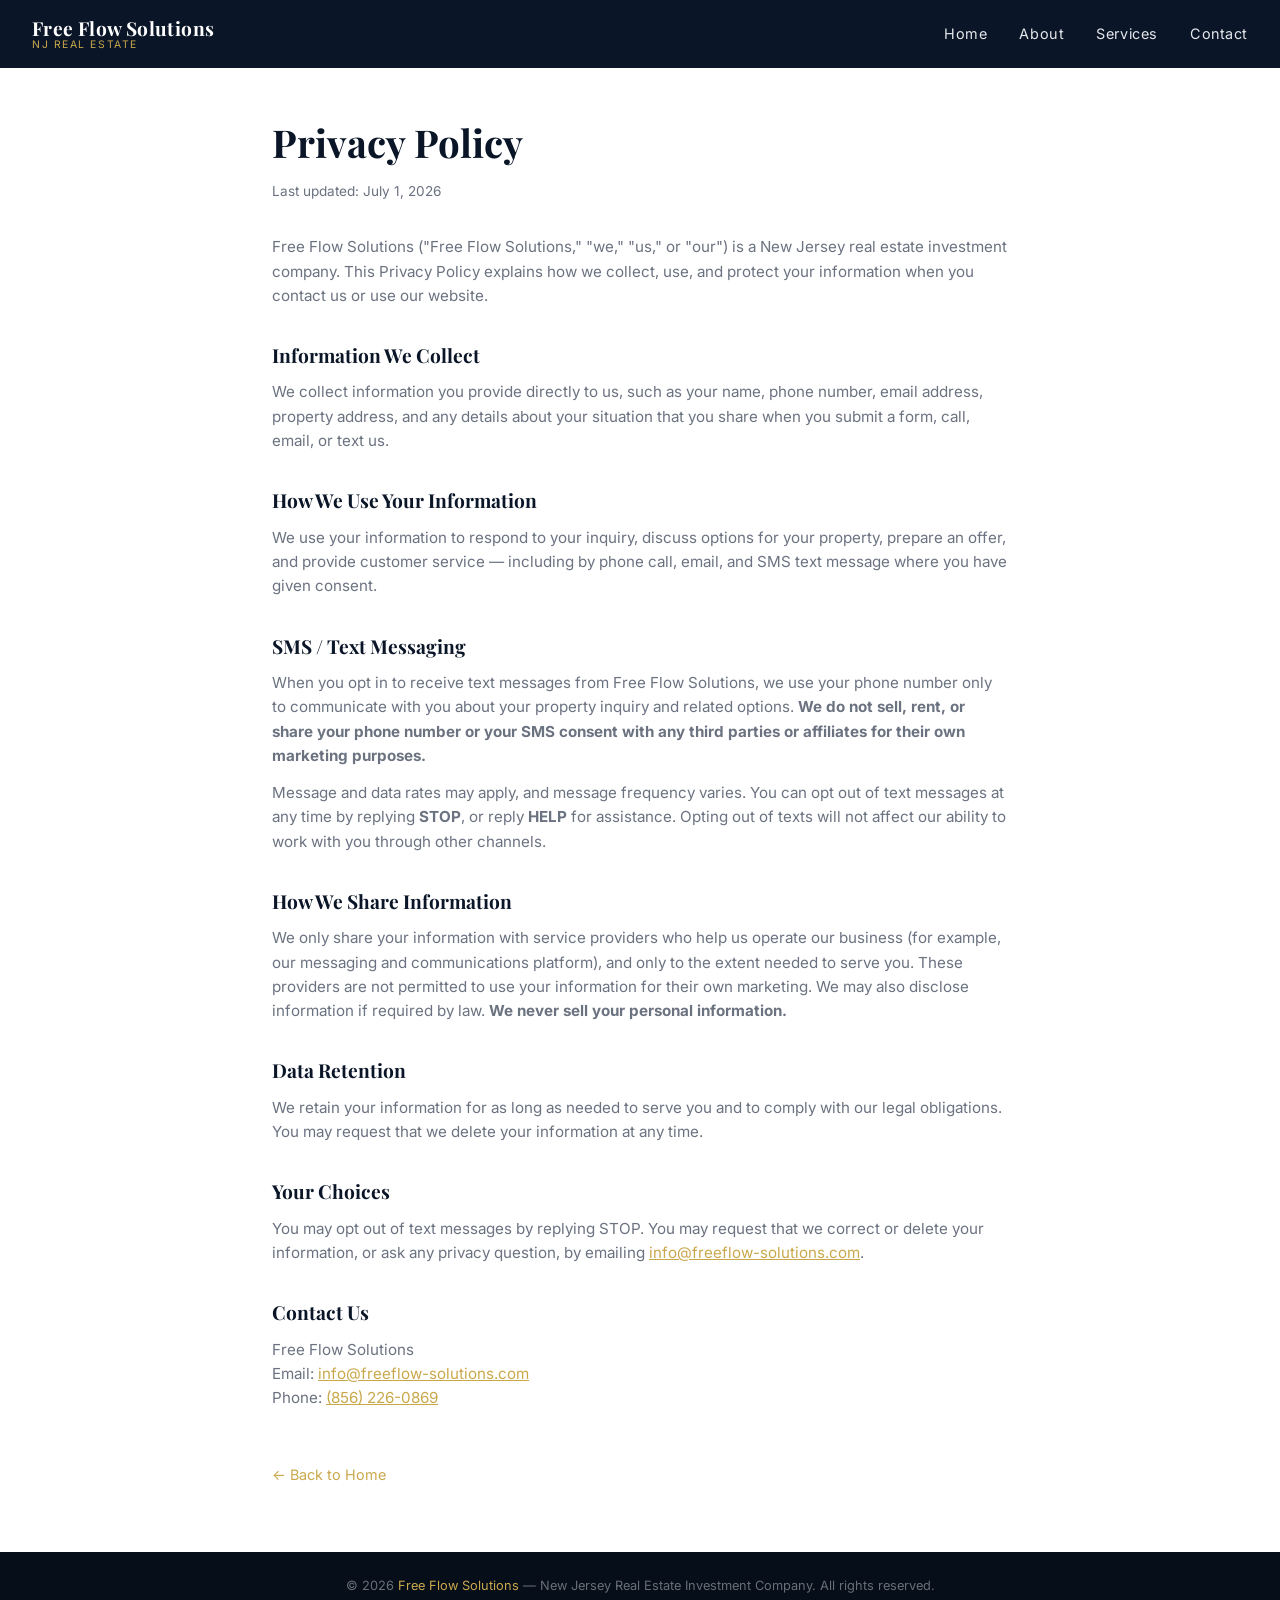
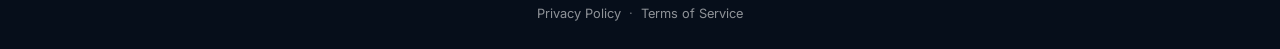
==== privacy.html @ c76d73b9 "Make site carrier-ready for A2P 10DLC + soften wording - Add SMS opt-in form (name, phone, address) " ====
<!DOCTYPE html>
<html lang="en">
<head>
  <meta charset="UTF-8" />
  <meta name="viewport" content="width=device-width, initial-scale=1.0" />
  <meta name="description" content="Privacy Policy for Free Flow Solutions, a New Jersey real estate investment company." />
  <title>Privacy Policy | Free Flow Solutions</title>
  <link rel="preconnect" href="https://fonts.googleapis.com" />
  <link rel="preconnect" href="https://fonts.gstatic.com" crossorigin />
  <link href="https://fonts.googleapis.com/css2?family=Inter:wght@400;500;600;700&family=Playfair+Display:wght@600;700&display=swap" rel="stylesheet" />
  <link rel="stylesheet" href="styles.css" />
</head>
<body>

  <nav>
    <div class="nav-brand">
      <span class="brand-main">Free Flow Solutions</span>
      <span class="brand-sub">NJ Real Estate</span>
    </div>
    <ul class="nav-links" id="navLinks">
      <li><a href="index.html#home">Home</a></li>
      <li><a href="index.html#about">About</a></li>
      <li><a href="index.html#services">Services</a></li>
      <li><a href="index.html#contact">Contact</a></li>
    </ul>
    <button class="hamburger" id="hamburger" aria-label="Toggle menu">
      <span></span><span></span><span></span>
    </button>
  </nav>

  <div class="legal-page">
    <h1>Privacy Policy</h1>
    <p class="updated">Last updated: July 1, 2026</p>

    <p>Free Flow Solutions ("Free Flow Solutions," "we," "us," or "our") is a New Jersey real estate investment company. This Privacy Policy explains how we collect, use, and protect your information when you contact us or use our website.</p>

    <h2>Information We Collect</h2>
    <p>We collect information you provide directly to us, such as your name, phone number, email address, property address, and any details about your situation that you share when you submit a form, call, email, or text us.</p>

    <h2>How We Use Your Information</h2>
    <p>We use your information to respond to your inquiry, discuss options for your property, prepare an offer, and provide customer service — including by phone call, email, and SMS text message where you have given consent.</p>

    <h2>SMS / Text Messaging</h2>
    <p>When you opt in to receive text messages from Free Flow Solutions, we use your phone number only to communicate with you about your property inquiry and related options. <strong>We do not sell, rent, or share your phone number or your SMS consent with any third parties or affiliates for their own marketing purposes.</strong></p>
    <p>Message and data rates may apply, and message frequency varies. You can opt out of text messages at any time by replying <strong>STOP</strong>, or reply <strong>HELP</strong> for assistance. Opting out of texts will not affect our ability to work with you through other channels.</p>

    <h2>How We Share Information</h2>
    <p>We only share your information with service providers who help us operate our business (for example, our messaging and communications platform), and only to the extent needed to serve you. These providers are not permitted to use your information for their own marketing. We may also disclose information if required by law. <strong>We never sell your personal information.</strong></p>

    <h2>Data Retention</h2>
    <p>We retain your information for as long as needed to serve you and to comply with our legal obligations. You may request that we delete your information at any time.</p>

    <h2>Your Choices</h2>
    <p>You may opt out of text messages by replying STOP. You may request that we correct or delete your information, or ask any privacy question, by emailing <a href="mailto:info@freeflow-solutions.com">info@freeflow-solutions.com</a>.</p>

    <h2>Contact Us</h2>
    <p>Free Flow Solutions<br />
    Email: <a href="mailto:info@freeflow-solutions.com">info@freeflow-solutions.com</a><br />
    Phone: <a href="tel:+18562260869">(856) 226-0869</a></p>

    <a class="legal-back" href="index.html">&larr; Back to Home</a>
  </div>

  <footer>
    <p>&copy; 2026 <span>Free Flow Solutions</span> — New Jersey Real Estate Investment Company. All rights reserved.</p>
    <p class="footer-links"><a href="privacy.html">Privacy Policy</a> &nbsp;·&nbsp; <a href="terms.html">Terms of Service</a></p>
  </footer>

  <script>
    const hamburger = document.getElementById('hamburger');
    const navLinks = document.getElementById('navLinks');
    hamburger.addEventListener('click', () => navLinks.classList.toggle('open'));
    navLinks.querySelectorAll('a').forEach(a => a.addEventListener('click', () => navLinks.classList.remove('open')));
  </script>

</body>
</html>
---- styles.css ----
*, *::before, *::after { box-sizing: border-box; margin: 0; padding: 0; }

:root {
  --navy: #0a1628;
  --navy-mid: #132240;
  --gold: #c9a84c;
  --gold-light: #e2c97a;
  --white: #ffffff;
  --off-white: #f5f5f0;
  --gray: #6b7280;
  --light-gray: #e5e7eb;
}

html { scroll-behavior: smooth; }

body {
  font-family: 'Inter', sans-serif;
  color: var(--navy);
  background: var(--white);
  line-height: 1.6;
}

/* ── NAV ── */
nav {
  position: fixed;
  top: 0; left: 0; right: 0;
  background: var(--navy);
  z-index: 100;
  padding: 0 2rem;
  display: flex;
  align-items: center;
  justify-content: space-between;
  height: 68px;
}

.nav-brand {
  display: flex;
  flex-direction: column;
  line-height: 1.1;
}

.nav-brand .brand-main {
  color: var(--white);
  font-family: 'Playfair Display', serif;
  font-size: 1.2rem;
  font-weight: 700;
  letter-spacing: 0.02em;
}

.nav-brand .brand-sub {
  color: var(--gold);
  font-size: 0.65rem;
  letter-spacing: 0.15em;
  text-transform: uppercase;
}

.nav-links {
  display: flex;
  gap: 2rem;
  list-style: none;
}

.nav-links a {
  color: var(--light-gray);
  text-decoration: none;
  font-size: 0.9rem;
  letter-spacing: 0.04em;
  transition: color 0.2s;
}

.nav-links a:hover { color: var(--gold); }

.hamburger {
  display: none;
  flex-direction: column;
  gap: 5px;
  cursor: pointer;
  background: none;
  border: none;
  padding: 4px;
}

.hamburger span {
  display: block;
  width: 24px;
  height: 2px;
  background: var(--white);
  transition: all 0.3s;
}

/* ── HERO ── */
#home {
  min-height: 100vh;
  background: linear-gradient(135deg, var(--navy) 0%, var(--navy-mid) 60%, #1a3a6b 100%);
  display: flex;
  align-items: center;
  justify-content: center;
  text-align: center;
  padding: 6rem 2rem 4rem;
  position: relative;
  overflow: hidden;
}

#home::before {
  content: '';
  position: absolute;
  inset: 0;
  background: radial-gradient(ellipse at 70% 50%, rgba(201,168,76,0.08) 0%, transparent 60%);
}

.hero-content { position: relative; max-width: 720px; }

.hero-eyebrow {
  display: inline-block;
  color: var(--gold);
  font-size: 0.75rem;
  letter-spacing: 0.2em;
  text-transform: uppercase;
  border: 1px solid rgba(201,168,76,0.4);
  padding: 0.35rem 1rem;
  border-radius: 2px;
  margin-bottom: 1.5rem;
}

.hero-content h1 {
  font-family: 'Playfair Display', serif;
  font-size: clamp(2.4rem, 6vw, 4rem);
  color: var(--white);
  line-height: 1.15;
  margin-bottom: 1.25rem;
  font-weight: 700;
}

.hero-content h1 span { color: var(--gold); }

.hero-content p {
  color: rgba(255,255,255,0.72);
  font-size: 1.1rem;
  max-width: 520px;
  margin: 0 auto 2.5rem;
}

.btn-primary {
  display: inline-block;
  background: var(--gold);
  color: var(--navy);
  font-weight: 700;
  font-size: 0.9rem;
  letter-spacing: 0.06em;
  text-transform: uppercase;
  text-decoration: none;
  padding: 0.9rem 2.2rem;
  border-radius: 3px;
  transition: background 0.2s, transform 0.15s;
}

.btn-primary:hover {
  background: var(--gold-light);
  transform: translateY(-1px);
}

/* ── SECTIONS SHARED ── */
section { padding: 6rem 2rem; }

.section-inner { max-width: 1080px; margin: 0 auto; }

.section-label {
  color: var(--gold);
  font-size: 0.72rem;
  letter-spacing: 0.2em;
  text-transform: uppercase;
  margin-bottom: 0.75rem;
  display: block;
}

.section-title {
  font-family: 'Playfair Display', serif;
  font-size: clamp(1.8rem, 4vw, 2.6rem);
  color: var(--navy);
  line-height: 1.2;
  margin-bottom: 1.5rem;
}

.divider {
  width: 48px;
  height: 3px;
  background: var(--gold);
  margin-bottom: 2rem;
}

/* ── ABOUT ── */
#about { background: var(--off-white); }

.about-grid {
  display: grid;
  grid-template-columns: 1fr 1fr;
  gap: 4rem;
  align-items: center;
}

.about-text p {
  color: var(--gray);
  font-size: 1.02rem;
  margin-bottom: 1rem;
}

.about-stats {
  display: grid;
  grid-template-columns: 1fr 1fr;
  gap: 1.5rem;
}

.stat-card {
  background: var(--white);
  border: 1px solid var(--light-gray);
  border-top: 3px solid var(--gold);
  padding: 1.5rem;
  border-radius: 4px;
}

.stat-card .stat-num {
  font-family: 'Playfair Display', serif;
  font-size: 2rem;
  color: var(--navy);
  font-weight: 700;
  line-height: 1;
}

.stat-card .stat-label {
  color: var(--gray);
  font-size: 0.82rem;
  margin-top: 0.3rem;
}

/* ── SERVICES ── */
#services { background: var(--white); }

.services-intro {
  color: var(--gray);
  font-size: 1.02rem;
  max-width: 600px;
  margin-bottom: 3rem;
}

.services-grid {
  display: grid;
  grid-template-columns: repeat(auto-fit, minmax(230px, 1fr));
  gap: 1.5rem;
}

.service-card {
  border: 1px solid var(--light-gray);
  border-radius: 6px;
  padding: 2rem 1.5rem;
  transition: box-shadow 0.2s, border-color 0.2s;
}

.service-card:hover {
  box-shadow: 0 6px 24px rgba(10,22,40,0.08);
  border-color: var(--gold);
}

.service-icon {
  width: 44px;
  height: 44px;
  background: rgba(201,168,76,0.12);
  border-radius: 8px;
  display: flex;
  align-items: center;
  justify-content: center;
  margin-bottom: 1.1rem;
  font-size: 1.3rem;
}

.service-card h3 {
  font-family: 'Playfair Display', serif;
  font-size: 1.1rem;
  color: var(--navy);
  margin-bottom: 0.6rem;
}

.service-card p {
  color: var(--gray);
  font-size: 0.88rem;
  line-height: 1.55;
}

/* ── CONTACT ── */
#contact { background: var(--navy); }

#contact .section-title { color: var(--white); }
#contact .section-label { color: var(--gold); }

.contact-grid {
  display: grid;
  grid-template-columns: 1fr 1fr;
  gap: 4rem;
  align-items: start;
}

.contact-intro {
  color: rgba(255,255,255,0.65);
  font-size: 1rem;
  margin-bottom: 2rem;
}

.contact-info { display: flex; flex-direction: column; gap: 1.2rem; }

.contact-item {
  display: flex;
  align-items: flex-start;
  gap: 1rem;
  color: rgba(255,255,255,0.75);
  font-size: 0.95rem;
}

.contact-item-icon {
  width: 36px;
  height: 36px;
  background: rgba(201,168,76,0.15);
  border-radius: 6px;
  display: flex;
  align-items: center;
  justify-content: center;
  flex-shrink: 0;
  font-size: 1rem;
}

.contact-item a {
  color: var(--gold-light);
  text-decoration: none;
}

.contact-cta {
  margin-top: 2rem;
}

.contact-cta .btn-primary {
  font-size: 0.85rem;
}

.contact-note {
  color: rgba(255,255,255,0.45);
  font-size: 0.8rem;
  margin-top: 2.5rem;
}

/* ── FOOTER ── */
footer {
  background: #060e1a;
  color: rgba(255,255,255,0.4);
  text-align: center;
  padding: 1.5rem 2rem;
  font-size: 0.8rem;
}

footer span { color: var(--gold); }

/* ── RESPONSIVE ── */
@media (max-width: 768px) {
  .nav-links {
    display: none;
    position: absolute;
    top: 68px;
    left: 0; right: 0;
    background: var(--navy-mid);
    flex-direction: column;
    gap: 0;
    padding: 0.5rem 0;
  }

  .nav-links.open { display: flex; }

  .nav-links li a {
    display: block;
    padding: 0.9rem 2rem;
    font-size: 1rem;
  }

  .hamburger { display: flex; }

  .about-grid,
  .contact-grid { grid-template-columns: 1fr; gap: 2.5rem; }

  .about-stats { grid-template-columns: 1fr 1fr; }
}

@media (max-width: 480px) {
  section { padding: 4rem 1.25rem; }
  .about-stats { grid-template-columns: 1fr; }
}

/* ── OPT-IN FORM ── */
.contact-form {
  background: rgba(255,255,255,0.03);
  border: 1px solid rgba(201,168,76,0.25);
  border-radius: 8px;
  padding: 2rem;
}

.form-title {
  font-family: 'Playfair Display', serif;
  font-size: 1.3rem;
  color: var(--white);
  margin-bottom: 1.25rem;
}

.form-row {
  display: grid;
  grid-template-columns: 1fr 1fr;
  gap: 0.75rem;
}

.contact-form input,
.contact-form textarea {
  width: 100%;
  background: rgba(255,255,255,0.06);
  border: 1px solid rgba(255,255,255,0.15);
  border-radius: 4px;
  padding: 0.75rem 0.9rem;
  color: var(--white);
  font-family: 'Inter', sans-serif;
  font-size: 0.92rem;
  margin-bottom: 0.75rem;
}

.contact-form input::placeholder,
.contact-form textarea::placeholder { color: rgba(255,255,255,0.4); }

.contact-form input:focus,
.contact-form textarea:focus {
  outline: none;
  border-color: var(--gold);
}

.consent {
  display: flex;
  align-items: flex-start;
  gap: 0.6rem;
  margin: 0.5rem 0 1.25rem;
}

.consent input[type="checkbox"] {
  width: 18px;
  height: 18px;
  margin-top: 2px;
  flex-shrink: 0;
  accent-color: var(--gold);
}

.consent span {
  color: rgba(255,255,255,0.6);
  font-size: 0.74rem;
  line-height: 1.5;
}

.consent a { color: var(--gold-light); }

.contact-form .btn-primary {
  width: 100%;
  border: none;
  cursor: pointer;
  text-align: center;
}

.form-note {
  color: rgba(255,255,255,0.45);
  font-size: 0.78rem;
  text-align: center;
  margin-top: 0.9rem;
}

/* ── FOOTER LINKS ── */
.footer-links { margin-top: 0.5rem; }
.footer-links a {
  color: rgba(255,255,255,0.55);
  text-decoration: none;
}
.footer-links a:hover { color: var(--gold); }

/* ── LEGAL PAGES ── */
.legal-page {
  max-width: 800px;
  margin: 0 auto;
  padding: 7rem 2rem 4rem;
}
.legal-page h1 {
  font-family: 'Playfair Display', serif;
  font-size: clamp(1.8rem, 4vw, 2.4rem);
  color: var(--navy);
  margin-bottom: 0.5rem;
}
.legal-page .updated {
  color: var(--gray);
  font-size: 0.85rem;
  margin-bottom: 2rem;
}
.legal-page h2 {
  font-family: 'Playfair Display', serif;
  font-size: 1.2rem;
  color: var(--navy);
  margin: 2rem 0 0.6rem;
}
.legal-page p,
.legal-page li {
  color: var(--gray);
  font-size: 0.95rem;
  margin-bottom: 0.8rem;
}
.legal-page ul { padding-left: 1.4rem; }
.legal-page a { color: var(--gold); }
.legal-back {
  display: inline-block;
  margin-top: 2.5rem;
  color: var(--gold);
  text-decoration: none;
  font-size: 0.9rem;
}
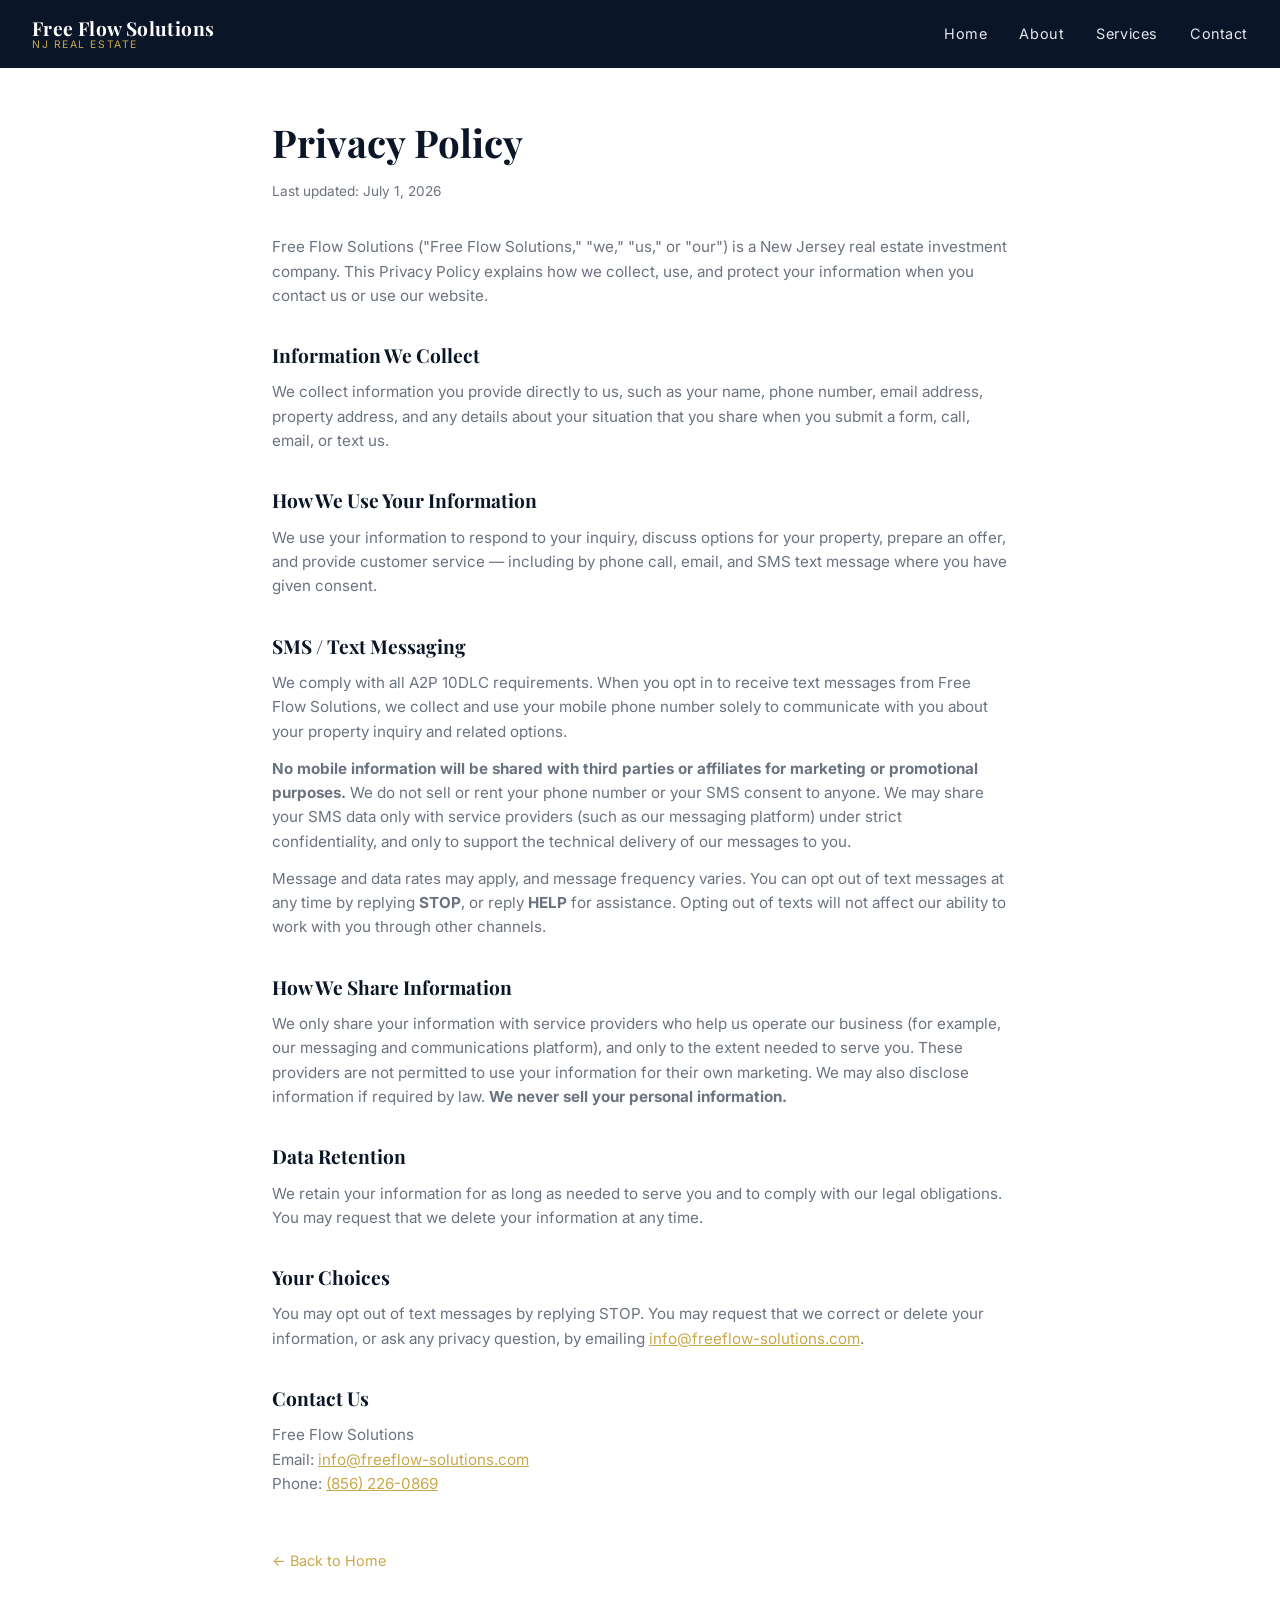
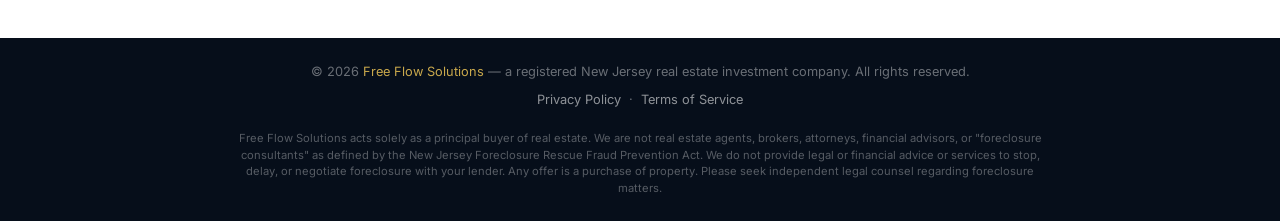
==== commit 3aa13d1c: "Apply 10DLC deep-research refinements - Stronger express-written-consent language (SMS + calls) on o" ====
--- a/privacy.html
+++ b/privacy.html
@@ -41,7 +41,8 @@
     <p>We use your information to respond to your inquiry, discuss options for your property, prepare an offer, and provide customer service — including by phone call, email, and SMS text message where you have given consent.</p>
 
     <h2>SMS / Text Messaging</h2>
-    <p>When you opt in to receive text messages from Free Flow Solutions, we use your phone number only to communicate with you about your property inquiry and related options. <strong>We do not sell, rent, or share your phone number or your SMS consent with any third parties or affiliates for their own marketing purposes.</strong></p>
+    <p>We comply with all A2P 10DLC requirements. When you opt in to receive text messages from Free Flow Solutions, we collect and use your mobile phone number solely to communicate with you about your property inquiry and related options.</p>
+    <p><strong>No mobile information will be shared with third parties or affiliates for marketing or promotional purposes.</strong> We do not sell or rent your phone number or your SMS consent to anyone. We may share your SMS data only with service providers (such as our messaging platform) under strict confidentiality, and only to support the technical delivery of our messages to you.</p>
     <p>Message and data rates may apply, and message frequency varies. You can opt out of text messages at any time by replying <strong>STOP</strong>, or reply <strong>HELP</strong> for assistance. Opting out of texts will not affect our ability to work with you through other channels.</p>
 
     <h2>How We Share Information</h2>
@@ -62,8 +63,9 @@
   </div>
 
   <footer>
-    <p>&copy; 2026 <span>Free Flow Solutions</span> — New Jersey Real Estate Investment Company. All rights reserved.</p>
+    <p>&copy; 2026 <span>Free Flow Solutions</span> — a registered New Jersey real estate investment company. All rights reserved.</p>
     <p class="footer-links"><a href="privacy.html">Privacy Policy</a> &nbsp;·&nbsp; <a href="terms.html">Terms of Service</a></p>
+    <p class="footer-disclaimer">Free Flow Solutions acts solely as a principal buyer of real estate. We are not real estate agents, brokers, attorneys, financial advisors, or "foreclosure consultants" as defined by the New Jersey Foreclosure Rescue Fraud Prevention Act. We do not provide legal or financial advice or services to stop, delay, or negotiate foreclosure with your lender. Any offer is a purchase of property. Please seek independent legal counsel regarding foreclosure matters.</p>
   </footer>
 
   <script>
--- a/styles.css
+++ b/styles.css
@@ -516,3 +516,47 @@
   text-decoration: none;
   font-size: 0.9rem;
 }
+
+/* ── HOW IT WORKS ── */
+#how { background: var(--off-white); }
+.steps-grid {
+  display: grid;
+  grid-template-columns: repeat(auto-fit, minmax(240px, 1fr));
+  gap: 1.5rem;
+}
+.step-card {
+  background: var(--white);
+  border: 1px solid var(--light-gray);
+  border-radius: 6px;
+  padding: 2rem 1.5rem;
+}
+.step-num {
+  width: 42px;
+  height: 42px;
+  background: var(--gold);
+  color: var(--navy);
+  font-family: 'Playfair Display', serif;
+  font-weight: 700;
+  font-size: 1.3rem;
+  border-radius: 50%;
+  display: flex;
+  align-items: center;
+  justify-content: center;
+  margin-bottom: 1rem;
+}
+.step-card h3 {
+  font-family: 'Playfair Display', serif;
+  font-size: 1.15rem;
+  color: var(--navy);
+  margin-bottom: 0.5rem;
+}
+.step-card p { color: var(--gray); font-size: 0.9rem; }
+
+/* ── FOOTER DISCLAIMER ── */
+.footer-disclaimer {
+  max-width: 820px;
+  margin: 1.2rem auto 0;
+  color: rgba(255,255,255,0.32);
+  font-size: 0.7rem;
+  line-height: 1.5;
+}
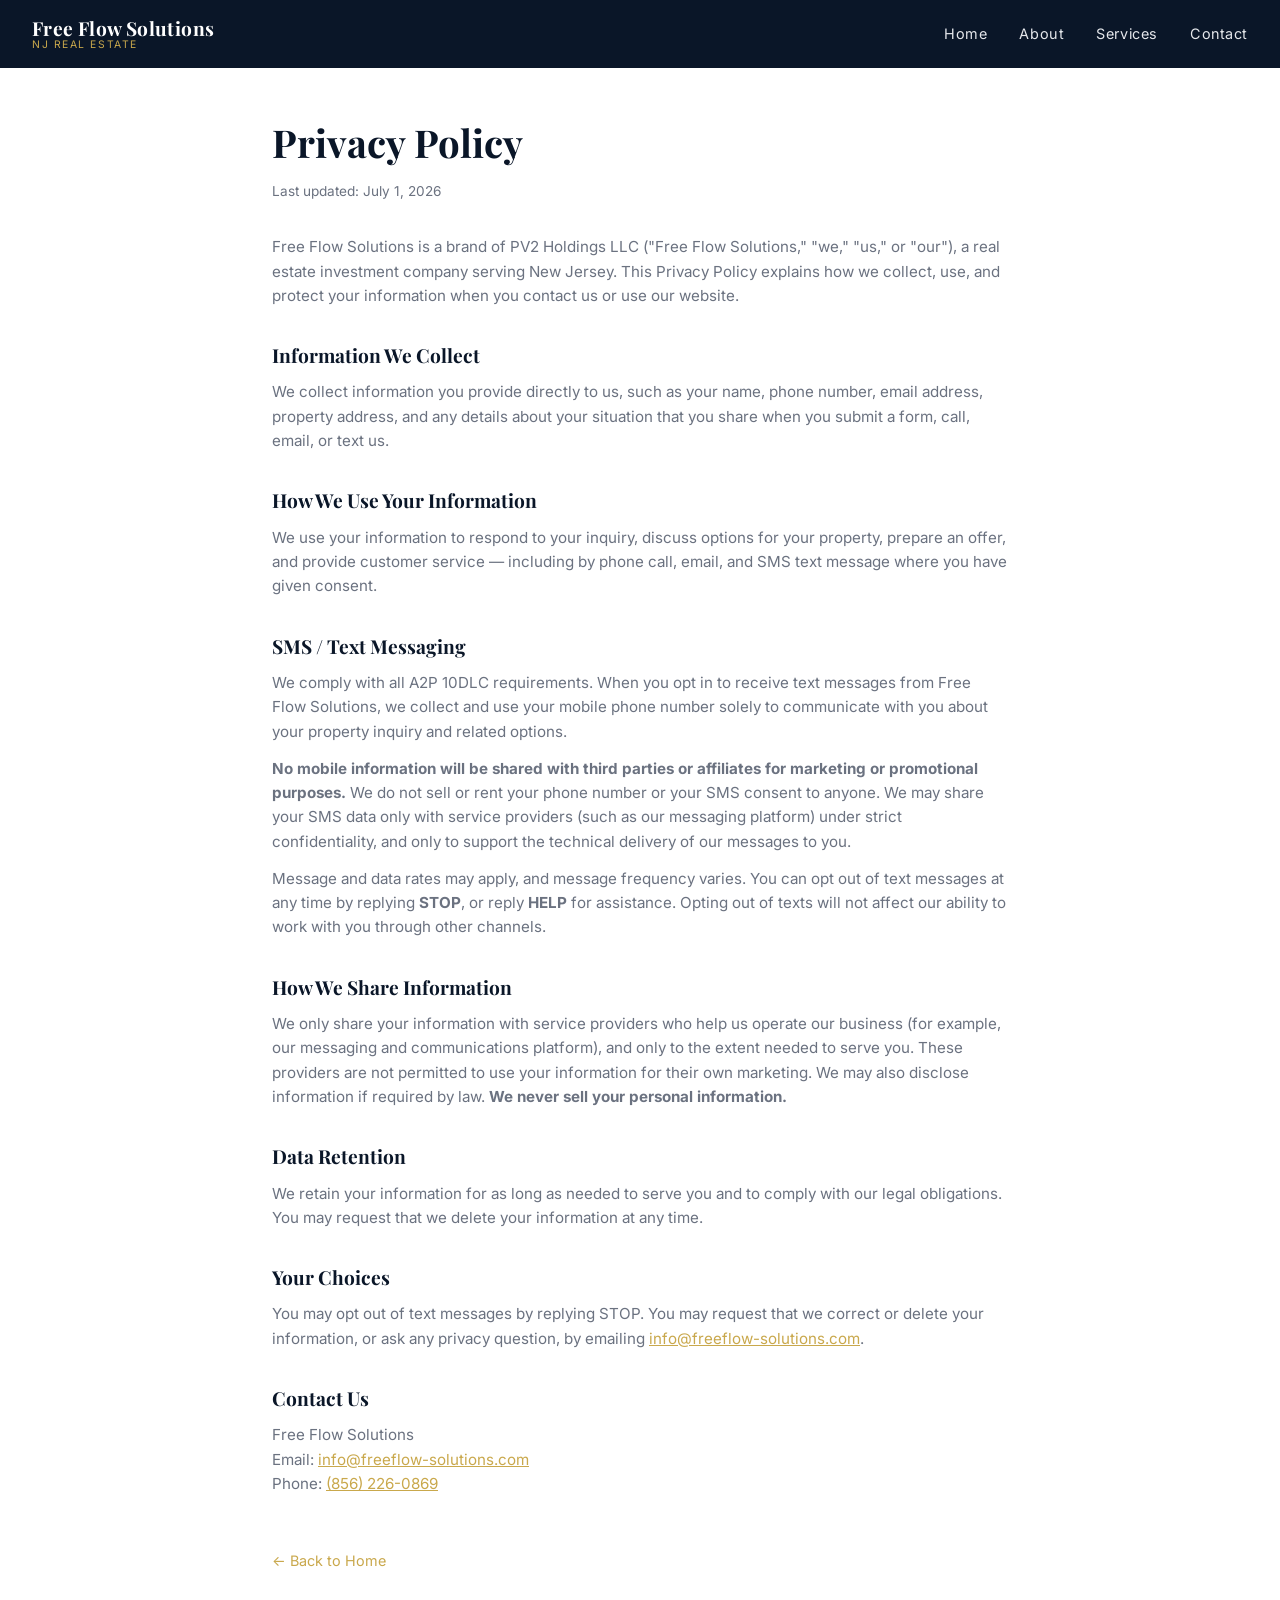
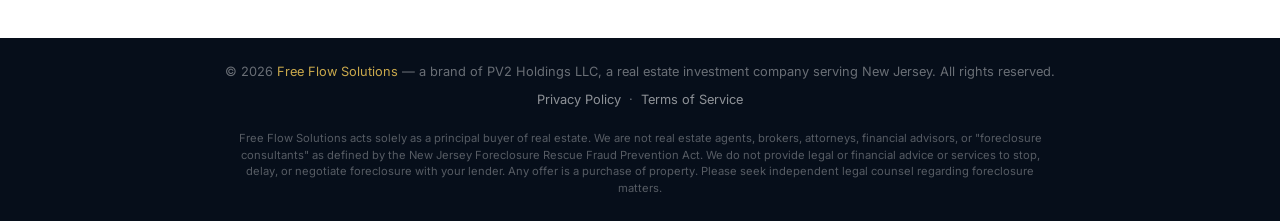
==== commit dc94b199: "Tie legal entity PV2 Holdings LLC to the Free Flow Solutions brand Fixes Twilio Trust Hub error 1860" ====
--- a/privacy.html
+++ b/privacy.html
@@ -32,7 +32,7 @@
     <h1>Privacy Policy</h1>
     <p class="updated">Last updated: July 1, 2026</p>
 
-    <p>Free Flow Solutions ("Free Flow Solutions," "we," "us," or "our") is a New Jersey real estate investment company. This Privacy Policy explains how we collect, use, and protect your information when you contact us or use our website.</p>
+    <p>Free Flow Solutions is a brand of PV2 Holdings LLC ("Free Flow Solutions," "we," "us," or "our"), a real estate investment company serving New Jersey. This Privacy Policy explains how we collect, use, and protect your information when you contact us or use our website.</p>
 
     <h2>Information We Collect</h2>
     <p>We collect information you provide directly to us, such as your name, phone number, email address, property address, and any details about your situation that you share when you submit a form, call, email, or text us.</p>
@@ -63,7 +63,7 @@
   </div>
 
   <footer>
-    <p>&copy; 2026 <span>Free Flow Solutions</span> — a registered New Jersey real estate investment company. All rights reserved.</p>
+    <p>&copy; 2026 <span>Free Flow Solutions</span> — a brand of PV2 Holdings LLC, a real estate investment company serving New Jersey. All rights reserved.</p>
     <p class="footer-links"><a href="privacy.html">Privacy Policy</a> &nbsp;·&nbsp; <a href="terms.html">Terms of Service</a></p>
     <p class="footer-disclaimer">Free Flow Solutions acts solely as a principal buyer of real estate. We are not real estate agents, brokers, attorneys, financial advisors, or "foreclosure consultants" as defined by the New Jersey Foreclosure Rescue Fraud Prevention Act. We do not provide legal or financial advice or services to stop, delay, or negotiate foreclosure with your lender. Any offer is a purchase of property. Please seek independent legal counsel regarding foreclosure matters.</p>
   </footer>
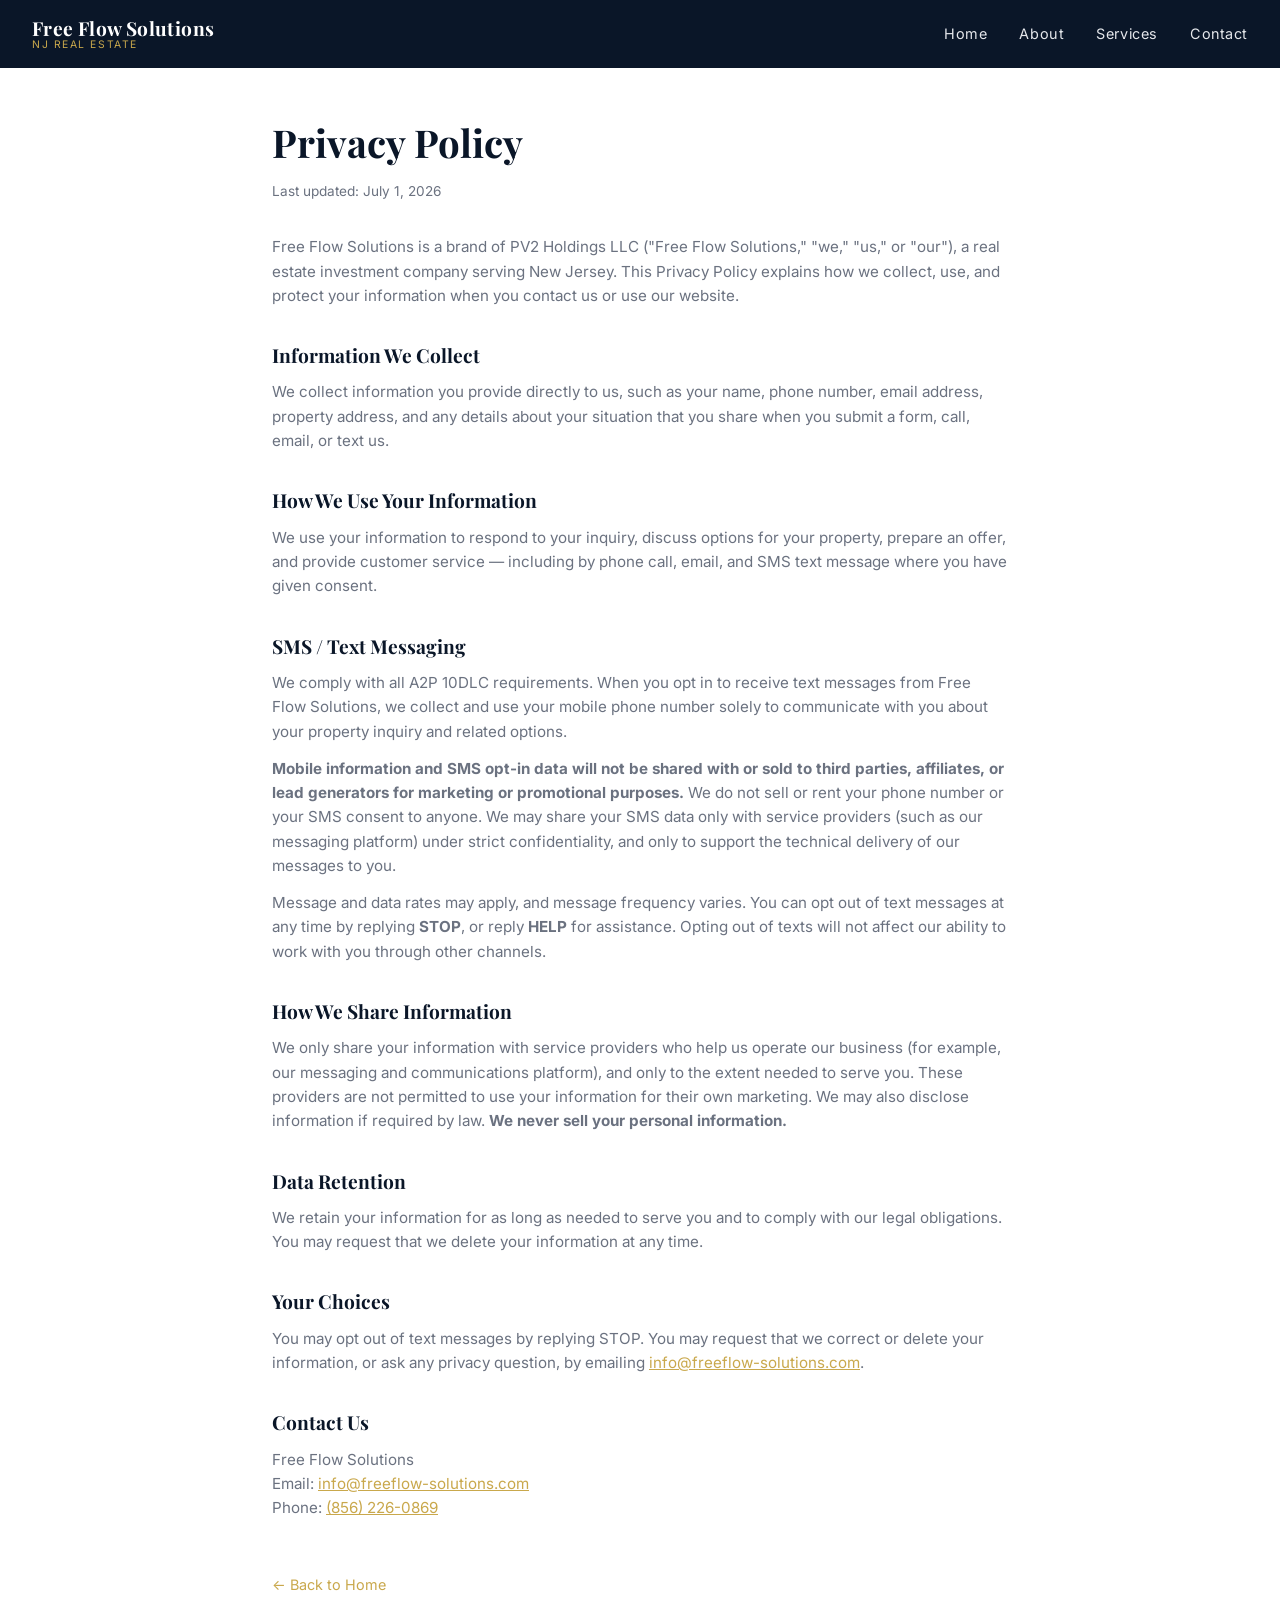
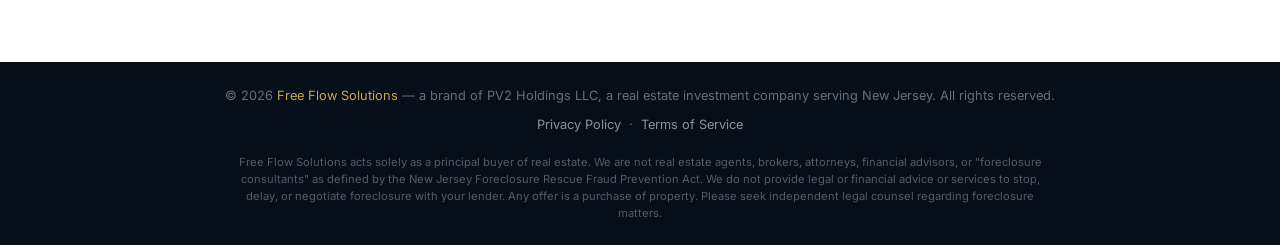
==== commit c146124b: "Privacy: exact TCR SMS no-share clause (prevents Error 30882) "Mobile information and SMS opt-in dat" ====
--- a/privacy.html
+++ b/privacy.html
@@ -42,7 +42,7 @@
 
     <h2>SMS / Text Messaging</h2>
     <p>We comply with all A2P 10DLC requirements. When you opt in to receive text messages from Free Flow Solutions, we collect and use your mobile phone number solely to communicate with you about your property inquiry and related options.</p>
-    <p><strong>No mobile information will be shared with third parties or affiliates for marketing or promotional purposes.</strong> We do not sell or rent your phone number or your SMS consent to anyone. We may share your SMS data only with service providers (such as our messaging platform) under strict confidentiality, and only to support the technical delivery of our messages to you.</p>
+    <p><strong>Mobile information and SMS opt-in data will not be shared with or sold to third parties, affiliates, or lead generators for marketing or promotional purposes.</strong> We do not sell or rent your phone number or your SMS consent to anyone. We may share your SMS data only with service providers (such as our messaging platform) under strict confidentiality, and only to support the technical delivery of our messages to you.</p>
     <p>Message and data rates may apply, and message frequency varies. You can opt out of text messages at any time by replying <strong>STOP</strong>, or reply <strong>HELP</strong> for assistance. Opting out of texts will not affect our ability to work with you through other channels.</p>
 
     <h2>How We Share Information</h2>
